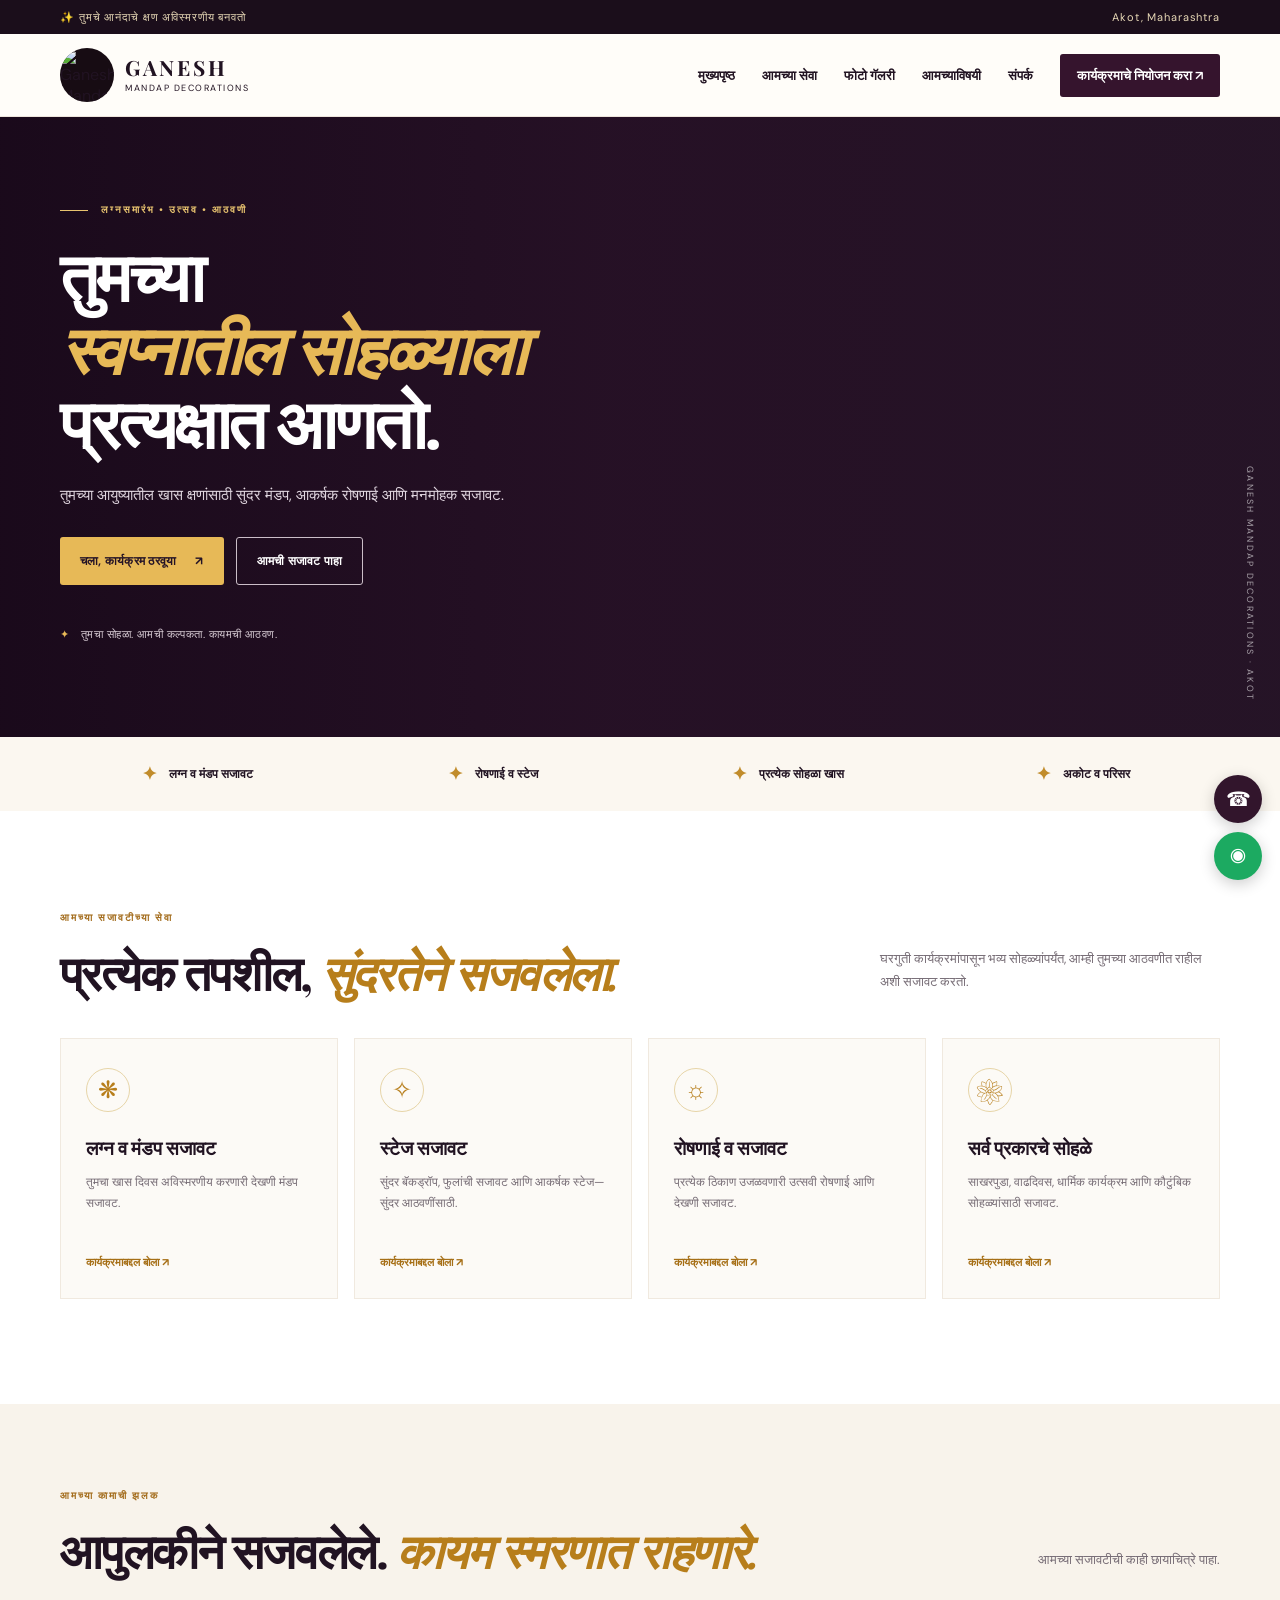
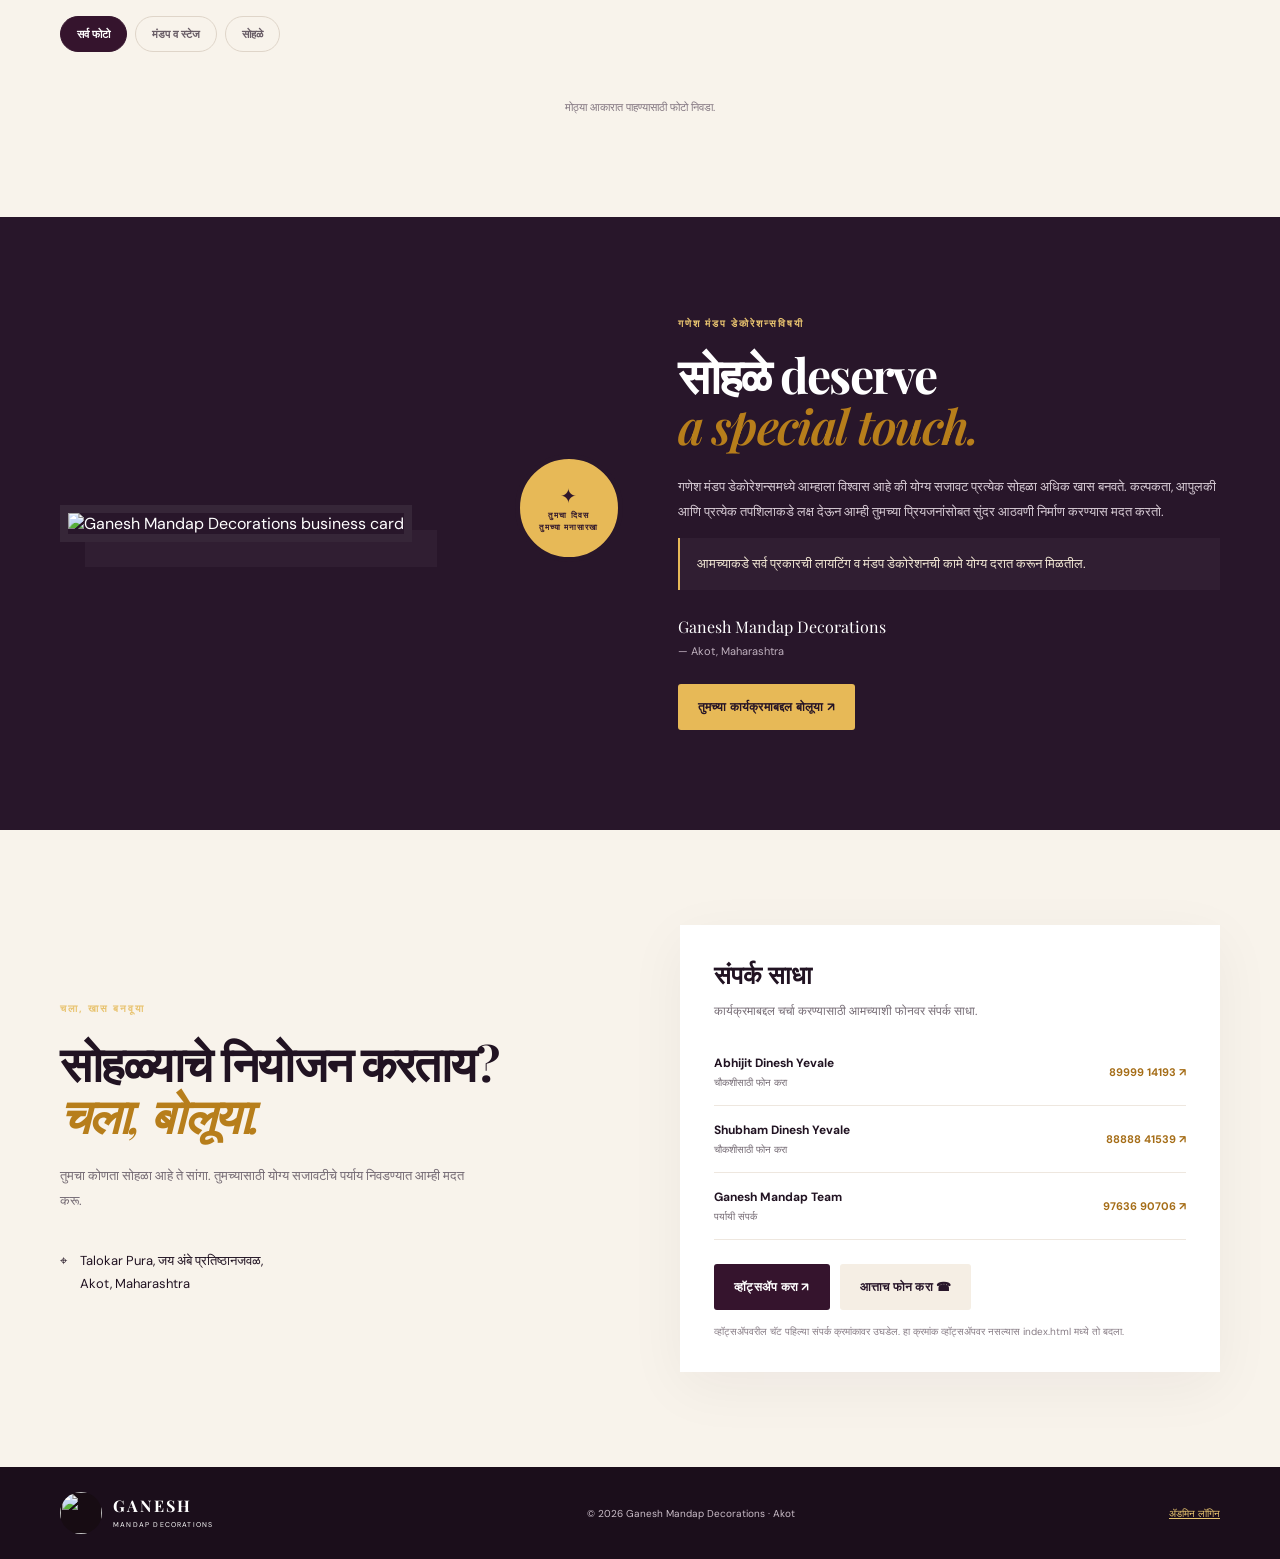
==== index.html @ 259def04 "Add files via upload" ====
<!doctype html>
<html lang="mr">
<head>
<meta charset="utf-8"><meta name="viewport" content="width=device-width,initial-scale=1">
<meta name="theme-color" content="#180c18">
<meta name="description" content="Ganesh Mandap Decorations, Akot — wedding, mandap, lighting and event decoration services.">
<title>गणेश मंडप डेकोरेशन्स | अकोट</title>
<link rel="preconnect" href="https://fonts.googleapis.com">
<link href="https://fonts.googleapis.com/css2?family=DM+Sans:wght@400;500;600;700&family=Playfair+Display:wght@600;700;800&display=swap" rel="stylesheet">
<link rel="stylesheet" href="style.css">
</head>
<body>
<div class="topbar"><span>✨ तुमचे आनंदाचे क्षण अविस्मरणीय बनवतो</span><span>Akot, Maharashtra</span></div>
<header class="nav-wrap"><nav class="nav container">
<a class="brand" href="#home"><img src="assets/logo.jpg" alt="Ganesh Mandap logo"><span><b>GANESH</b><small>MANDAP DECORATIONS</small></span></a>
<button class="menu-toggle" aria-label="Open menu" id="menuToggle">☰</button>
<div class="navlinks" id="navLinks"><a href="#home">मुख्यपृष्ठ</a><a href="#services">आमच्या सेवा</a><a href="#gallery">फोटो गॅलरी</a><a href="#about">आमच्याविषयी</a><a href="#contact">संपर्क</a><a class="nav-cta" href="#contact">कार्यक्रमाचे नियोजन करा ↗</a></div>
</nav></header>
<main>
<section class="hero" id="home"><div class="hero-shade"></div><div class="hero-content container">
<div class="eyebrow"><span></span> लग्नसमारंभ • उत्सव • आठवणी</div>
<h1>तुमच्या<br><em>स्वप्नातील सोहळ्याला</em><br>प्रत्यक्षात आणतो.</h1>
<p>तुमच्या आयुष्यातील खास क्षणांसाठी सुंदर मंडप, आकर्षक रोषणाई आणि मनमोहक सजावट.</p>
<div class="hero-actions"><a class="btn btn-gold" href="#contact">चला, कार्यक्रम ठरवूया <span>↗</span></a><a class="btn btn-outline" href="#gallery">आमची सजावट पाहा</a></div>
<div class="hero-note"><span class="spark">✦</span> तुमचा सोहळा. आमची कल्पकता. कायमची आठवण.</div>
</div><div class="hero-side">GANESH MANDAP DECORATIONS · AKOT</div></section>
<section class="trust-strip"><div><strong>✦</strong><span>लग्न व मंडप सजावट</span></div><div><strong>✦</strong><span>रोषणाई व स्टेज</span></div><div><strong>✦</strong><span>प्रत्येक सोहळा खास</span></div><div><strong>✦</strong><span>अकोट व परिसर</span></div></section>
<section class="section container" id="services"><div class="section-head"><div><div class="eyebrow dark">आमच्या सजावटीच्या सेवा</div><h2>प्रत्येक तपशील, <em>सुंदरतेने सजवलेला.</em></h2></div><p>घरगुती कार्यक्रमांपासून भव्य सोहळ्यांपर्यंत, आम्ही तुमच्या आठवणीत राहील अशी सजावट करतो.</p></div>
<div class="service-grid">
<article class="service-card"><div class="service-icon">❋</div><h3>लग्न व मंडप सजावट</h3><p>तुमचा खास दिवस अविस्मरणीय करणारी देखणी मंडप सजावट.</p><a href="#contact">कार्यक्रमाबद्दल बोला ↗</a></article>
<article class="service-card"><div class="service-icon">✧</div><h3>स्टेज सजावट</h3><p>सुंदर बॅकड्रॉप, फुलांची सजावट आणि आकर्षक स्टेज—सुंदर आठवणींसाठी.</p><a href="#contact">कार्यक्रमाबद्दल बोला ↗</a></article>
<article class="service-card"><div class="service-icon">☼</div><h3>रोषणाई व सजावट</h3><p>प्रत्येक ठिकाण उजळवणारी उत्सवी रोषणाई आणि देखणी सजावट.</p><a href="#contact">कार्यक्रमाबद्दल बोला ↗</a></article>
<article class="service-card"><div class="service-icon">❀</div><h3>सर्व प्रकारचे सोहळे</h3><p>साखरपुडा, वाढदिवस, धार्मिक कार्यक्रम आणि कौटुंबिक सोहळ्यांसाठी सजावट.</p><a href="#contact">कार्यक्रमाबद्दल बोला ↗</a></article>
</div></section>
<section class="gallery-section" id="gallery"><div class="container"><div class="section-head"><div><div class="eyebrow dark">आमच्या कामाची झलक</div><h2>आपुलकीने सजवलेले. <em>कायम स्मरणात राहणारे.</em></h2></div><p>आमच्या सजावटीची काही छायाचित्रे पाहा.</p></div>
<div class="filter-row"><button class="filter active" data-filter="all">सर्व फोटो</button><button class="filter" data-filter="mandap">मंडप व स्टेज</button><button class="filter" data-filter="celebration">सोहळे</button></div>
<div class="gallery-grid" id="galleryGrid"></div><p class="gallery-hint">मोठ्या आकारात पाहण्यासाठी फोटो निवडा.</p>
</div></section>
<section class="about-section" id="about"><div class="container about-grid"><div class="about-visual"><img src="assets/card.jpg" alt="Ganesh Mandap Decorations business card"><div class="about-stamp">✦<br><small>तुमचा दिवस<br>तुमच्या मनासारखा</small></div></div><div class="about-copy"><div class="eyebrow">गणेश मंडप डेकोरेशन्सविषयी</div><h2>सोहळे deserve<br><em>a special touch.</em></h2><p>गणेश मंडप डेकोरेशन्समध्ये आम्हाला विश्वास आहे की योग्य सजावट प्रत्येक सोहळा अधिक खास बनवते. कल्पकता, आपुलकी आणि प्रत्येक तपशिलाकडे लक्ष देऊन आम्ही तुमच्या प्रियजनांसोबत सुंदर आठवणी निर्माण करण्यास मदत करतो.</p><p class="marathi">आमच्याकडे सर्व प्रकारची लायटिंग व मंडप डेकोरेशनची कामे योग्य दरात करून मिळतील.</p><div class="signature">Ganesh Mandap Decorations <span>— Akot, Maharashtra</span></div><a class="btn btn-gold" href="#contact">तुमच्या कार्यक्रमाबद्दल बोलूया ↗</a></div></div></section>
<section class="contact-section" id="contact"><div class="container contact-grid"><div><div class="eyebrow">चला, खास बनवूया</div><h2>सोहळ्याचे नियोजन करताय?<br><em>चला, बोलूया.</em></h2><p>तुमचा कोणता सोहळा आहे ते सांगा. तुमच्यासाठी योग्य सजावटीचे पर्याय निवडण्यात आम्ही मदत करू.</p><div class="contact-address">⌖ <span>Talokar Pura, जय अंबे प्रतिष्ठानजवळ,<br>Akot, Maharashtra</span></div></div>
<div class="contact-card"><h3>संपर्क साधा</h3><p>कार्यक्रमाबद्दल चर्चा करण्यासाठी आमच्याशी फोनवर संपर्क साधा.</p><a class="person" href="tel:8999914193"><span><b>Abhijit Dinesh Yevale</b><small>चौकशीसाठी फोन करा</small></span><strong>89999 14193 ↗</strong></a><a class="person" href="tel:8888841539"><span><b>Shubham Dinesh Yevale</b><small>चौकशीसाठी फोन करा</small></span><strong>88888 41539 ↗</strong></a><a class="person" href="tel:9763690706"><span><b>Ganesh Mandap Team</b><small>पर्यायी संपर्क</small></span><strong>97636 90706 ↗</strong></a><div class="contact-buttons"><a class="btn btn-dark" href="https://wa.me/919999914193?text=Hello%20Ganesh%20Mandap%20Decorations%2C%20I%20would%20like%20to%20enquire%20about%20an%20event." target="_blank" rel="noopener">व्हॉट्सॲप करा ↗</a><a class="btn btn-light" href="tel:8999914193">आत्ताच फोन करा ☎</a></div><small class="note">व्हॉट्सॲपवरील चॅट पहिल्या संपर्क क्रमांकावर उघडेल. हा क्रमांक व्हॉट्सॲपवर नसल्यास index.html मध्ये तो बदला.</small></div></div></section>
</main>
<footer><div class="container footer-row"><a class="brand footer-brand" href="#home"><img src="assets/logo.jpg" alt=""><span><b>GANESH</b><small>MANDAP DECORATIONS</small></span></a><span>© <span id="year"></span> Ganesh Mandap Decorations · Akot</span><a href="admin.html">ॲडमिन लॉगिन</a></div></footer>
<div class="floating-actions"><a class="float-call" href="tel:8999914193" aria-label="Call">☎</a><a class="float-wa" href="https://wa.me/919999914193?text=Hello%20Ganesh%20Mandap%20Decorations" target="_blank" rel="noopener" aria-label="WhatsApp">◉</a></div>
<div class="lightbox" id="lightbox" aria-hidden="true"><button id="closeLightbox" aria-label="Close">×</button><img id="lightboxImage" alt="Decoration photo"><p id="lightboxCaption"></p></div>
<script src="script.js"></script>
</body></html>
---- style.css ----
*{box-sizing:border-box} :root{--ink:#211322;--plum:#35142d;--gold:#e7b957;--cream:#fbf7f0;--muted:#756b74}html{scroll-behavior:smooth;scroll-padding-top:90px}body{margin:0;font-family:'DM Sans',sans-serif;color:var(--ink);background:#fff}a{color:inherit;text-decoration:none}.container{width:min(1160px,calc(100% - 44px));margin:auto}.topbar{height:34px;padding:0 max(22px,calc((100% - 1160px)/2));display:flex;justify-content:space-between;align-items:center;background:#1b0e1b;color:#e7d8b6;font-size:11px;letter-spacing:.08em}.nav-wrap{position:sticky;top:0;z-index:20;background:#fffdf9ee;backdrop-filter:blur(14px);border-bottom:1px solid #eee5dc}.nav{height:82px;display:flex;align-items:center;justify-content:space-between}.brand{display:flex;align-items:center;gap:11px}.brand img{width:54px;height:54px;object-fit:contain;border-radius:50%;background:#170c13}.brand span{display:flex;flex-direction:column;line-height:1.05}.brand b{font-family:'Playfair Display',serif;font-size:21px;letter-spacing:.13em}.brand small{font-size:9px;letter-spacing:.17em;margin-top:6px}.navlinks{display:flex;align-items:center;gap:27px;font-size:13px;font-weight:600}.navlinks>a:not(.nav-cta):hover{color:#b77e1b}.nav-cta{background:var(--plum);color:#fff;padding:13px 17px;border-radius:3px}.menu-toggle{display:none;background:none;border:0;font-size:25px}.hero{min-height:620px;position:relative;display:flex;align-items:center;color:white;background:#28162a url('assets/IMG-20251110-WA0031.jpg') center 44%/cover no-repeat;isolation:isolate}.hero-shade{position:absolute;inset:0;background:linear-gradient(90deg,rgba(25,9,26,.94) 0%,rgba(37,15,36,.79) 48%,rgba(28,12,26,.22) 100%);z-index:-1}.hero-content{padding-top:65px;padding-bottom:75px}.eyebrow{font-size:10px;font-weight:700;letter-spacing:.2em;color:#e8c36f;margin-bottom:22px}.eyebrow span{display:inline-block;width:28px;height:1px;background:currentColor;vertical-align:middle;margin-right:9px}.hero h1,h2{font-family:'Playfair Display',serif;font-size:clamp(43px,5.3vw,70px);line-height:1.08;letter-spacing:-.035em;margin:0}.hero h1 em,h2 em{font-weight:600;color:var(--gold)}.hero p{max-width:470px;color:#e0d6df;line-height:1.8;font-size:15px;margin:24px 0 28px}.hero-actions{display:flex;gap:12px;flex-wrap:wrap}.btn{display:inline-flex;align-items:center;justify-content:center;gap:19px;padding:15px 20px;font-size:12px;font-weight:700;letter-spacing:.02em;border-radius:3px;transition:transform .2s,background .2s}.btn:hover{transform:translateY(-2px)}.btn-gold{background:var(--gold);color:#241326}.btn-outline{border:1px solid #cbbec8;color:#fff}.hero-note{margin-top:42px;color:#d7cbd4;font-size:11px;letter-spacing:.04em}.spark{color:var(--gold);margin-right:8px}.hero-side{position:absolute;right:24px;bottom:36px;writing-mode:vertical-rl;letter-spacing:.25em;font-size:9px;color:#fff9}.trust-strip{display:grid;grid-template-columns:repeat(4,1fr);background:var(--cream);padding:25px max(22px,calc((100% - 1160px)/2));gap:20px}.trust-strip div{display:flex;align-items:center;justify-content:center;gap:12px;font-size:12px;font-weight:600}.trust-strip strong{font-size:18px;color:#c18c2b}.section{padding-top:100px;padding-bottom:105px}.section-head{display:flex;justify-content:space-between;align-items:end;gap:35px;margin-bottom:40px}.section-head h2,.about-copy h2,.contact-section h2{font-size:clamp(34px,4vw,48px)}.section-head h2 em,.about-copy h2 em{color:#b77e1b}.section-head>p{max-width:340px;font-size:13px;color:var(--muted);line-height:1.8;margin:0 0 4px}.dark{color:#a36c1c}.service-grid{display:grid;grid-template-columns:repeat(4,1fr);gap:16px}.service-card{padding:29px 25px 27px;background:#fcfaf6;border:1px solid #f0e9df;min-height:235px;transition:.25s}.service-card:hover{transform:translateY(-5px);box-shadow:0 15px 35px #2711260d;border-color:#dfc58b}.service-icon{height:44px;width:44px;border:1px solid #e7d5a8;border-radius:50%;display:grid;place-items:center;color:#b77e1b;font-size:24px}.service-card h3{font-family:'Playfair Display',serif;font-size:19px;margin:22px 0 10px}.service-card p{font-size:12px;line-height:1.8;color:var(--muted);min-height:66px}.service-card>a{font-size:11px;font-weight:700;color:#a66f16}.gallery-section{background:#f8f3eb;padding:85px 0 92px}.filter-row{display:flex;gap:8px;margin-bottom:25px;flex-wrap:wrap}.filter{padding:10px 16px;background:transparent;border:1px solid #dfd5c9;color:#695d66;border-radius:30px;font:600 11px 'DM Sans';cursor:pointer}.filter.active,.filter:hover{background:var(--plum);color:#fff;border-color:var(--plum)}.gallery-grid{display:grid;grid-template-columns:repeat(4,1fr);grid-auto-rows:220px;gap:13px}.gallery-item{position:relative;overflow:hidden;background:#ddd;cursor:pointer;border-radius:3px}.gallery-item:nth-child(5n+1){grid-row:span 2}.gallery-item img{width:100%;height:100%;object-fit:cover;display:block;transition:transform .5s}.gallery-item:hover img{transform:scale(1.06)}.gallery-item:after{content:'View photo ↗';position:absolute;bottom:0;left:0;right:0;padding:35px 14px 14px;color:white;font-size:11px;font-weight:600;background:linear-gradient(transparent,#150b18c9);opacity:0;transition:.2s}.gallery-item:hover:after{opacity:1}.gallery-hint{text-align:center;color:#827680;font-size:11px;margin-top:23px}.about-section{background:#28162a;color:white;padding:100px 0}.about-grid{display:grid;grid-template-columns:1fr 1fr;align-items:center;gap:75px}.about-visual{position:relative}.about-visual>img{width:100%;max-height:420px;object-fit:cover;border:8px solid #fff1;box-shadow:25px 25px 0 #ffffff09}.about-stamp{position:absolute;right:-20px;bottom:-20px;width:108px;height:108px;border-radius:50%;background:var(--gold);color:#30172c;display:grid;align-content:center;justify-items:center;font-size:20px;border:5px solid #28162a}.about-stamp small{font-size:8px;text-align:center;line-height:1.5;letter-spacing:.13em;font-weight:700}.about-copy .eyebrow{margin-bottom:19px}.about-copy h2{margin-bottom:23px}.about-copy p{font-size:13px;line-height:1.9;color:#d7cbd5}.about-copy .marathi{padding:14px 17px;border-left:2px solid var(--gold);background:#ffffff09;color:#f2e8d5}.signature{font-family:'Playfair Display',serif;font-size:16px;margin:26px 0}.signature span{display:block;font:11px 'DM Sans';color:#bfb0be;margin-top:7px}.contact-section{background:#f8f3eb;padding:95px 0}.contact-grid{display:grid;grid-template-columns:1fr 1fr;gap:80px;align-items:center}.contact-section h2 em{color:#b77e1b}.contact-grid>div:first-child>p{font-size:13px;line-height:1.9;color:var(--muted);max-width:410px;margin:23px 0}.contact-address{display:flex;gap:13px;align-items:flex-start;margin-top:35px;font-size:13px;line-height:1.8}.contact-address:first-letter{color:#b77e1b}.contact-card{background:white;padding:32px 34px;box-shadow:0 15px 55px #2613260d}.contact-card h3{font:700 25px 'Playfair Display';margin:0 0 7px}.contact-card>p{font-size:12px;color:var(--muted);margin-bottom:20px}.person{display:flex;justify-content:space-between;align-items:center;gap:12px;padding:16px 0;border-bottom:1px solid #eee7df}.person span{display:flex;flex-direction:column;gap:5px}.person b{font-size:12px}.person small{font-size:10px;color:var(--muted)}.person strong{font-size:11px;color:#a56d17;white-space:nowrap}.contact-buttons{display:flex;gap:10px;margin-top:24px}.btn-dark{background:var(--plum);color:white}.btn-light{background:#f5eee4;color:#28162a}.note{display:block;margin-top:14px;color:#887d86;font-size:10px;line-height:1.6}footer{background:#1b0e1b;color:#cbbec9;padding:25px 0}.footer-row{display:flex;align-items:center;justify-content:space-between;gap:20px;font-size:10px}.footer-brand{color:#fff}.footer-brand img{width:42px;height:42px}.footer-brand b{font-size:16px}.footer-brand small{font-size:7px}.footer-row>a:last-child{text-decoration:underline;color:#e7c46f}.floating-actions{position:fixed;right:18px;bottom:20px;z-index:15;display:flex;flex-direction:column;gap:9px}.floating-actions a{width:48px;height:48px;border-radius:50%;display:grid;place-items:center;color:#fff;font-size:20px;box-shadow:0 4px 15px #0003}.float-call{background:#32152c}.float-wa{background:#1caa61}.lightbox{position:fixed;inset:0;background:#100911f2;z-index:50;display:none;align-items:center;justify-content:center;flex-direction:column;padding:35px}.lightbox.open{display:flex}.lightbox img{max-width:min(100%,1000px);max-height:78vh;object-fit:contain}.lightbox p{color:white;font-size:12px}.lightbox button{position:absolute;right:25px;top:10px;background:none;border:0;color:white;font-size:42px;cursor:pointer}@media(max-width:900px){.navlinks{gap:14px}.navlinks>a{font-size:11px}.service-grid{grid-template-columns:repeat(2,1fr)}.about-grid,.contact-grid{gap:40px}.gallery-grid{grid-template-columns:repeat(3,1fr);grid-auto-rows:190px}}@media(max-width:680px){.container{width:calc(100% - 34px)}.topbar{font-size:9px;padding:0 17px}.nav{height:72px}.brand img{width:46px;height:46px}.brand b{font-size:18px}.menu-toggle{display:block;color:var(--plum)}.navlinks{display:none;position:absolute;top:72px;left:0;right:0;background:#fffdf9;padding:18px 22px 24px;box-shadow:0 15px 20px #0001;flex-direction:column;align-items:stretch;gap:18px}.navlinks.show{display:flex}.navlinks>a{font-size:13px}.nav-cta{text-align:center}.hero{min-height:580px;background-position:57% center}.hero-shade{background:linear-gradient(90deg,#1b0d1deF,#26132ce0 65%,#28152b99)}.hero-content{padding-top:60px;padding-bottom:60px}.hero h1{font-size:48px}.hero p{font-size:13px}.hero-side{display:none}.trust-strip{grid-template-columns:repeat(2,1fr);padding:22px 16px;gap:18px}.trust-strip div{justify-content:flex-start;font-size:10px}.section{padding-top:70px;padding-bottom:70px}.section-head{display:block;margin-bottom:27px}.section-head>p{margin-top:17px}.service-grid{gap:10px}.service-card{padding:22px 17px;min-height:240px}.service-card h3{font-size:17px}.service-card p{font-size:11px}.gallery-section{padding:70px 0}.gallery-grid{grid-template-columns:repeat(2,1fr);grid-auto-rows:175px;gap:8px}.gallery-item:nth-child(5n+1){grid-row:span 1}.gallery-item:nth-child(7n+2){grid-row:span 2}.about-section,.contact-section{padding:70px 0}.about-grid,.contact-grid{grid-template-columns:1fr;gap:40px}.about-visual{margin-right:15px}.about-visual>img{max-height:330px}.about-stamp{width:90px;height:90px;right:-12px}.contact-card{padding:25px 20px}.person{align-items:flex-start}.person strong{font-size:10px}.contact-buttons{flex-wrap:wrap}.footer-row{flex-wrap:wrap}.footer-row>span{order:3;width:100%}}
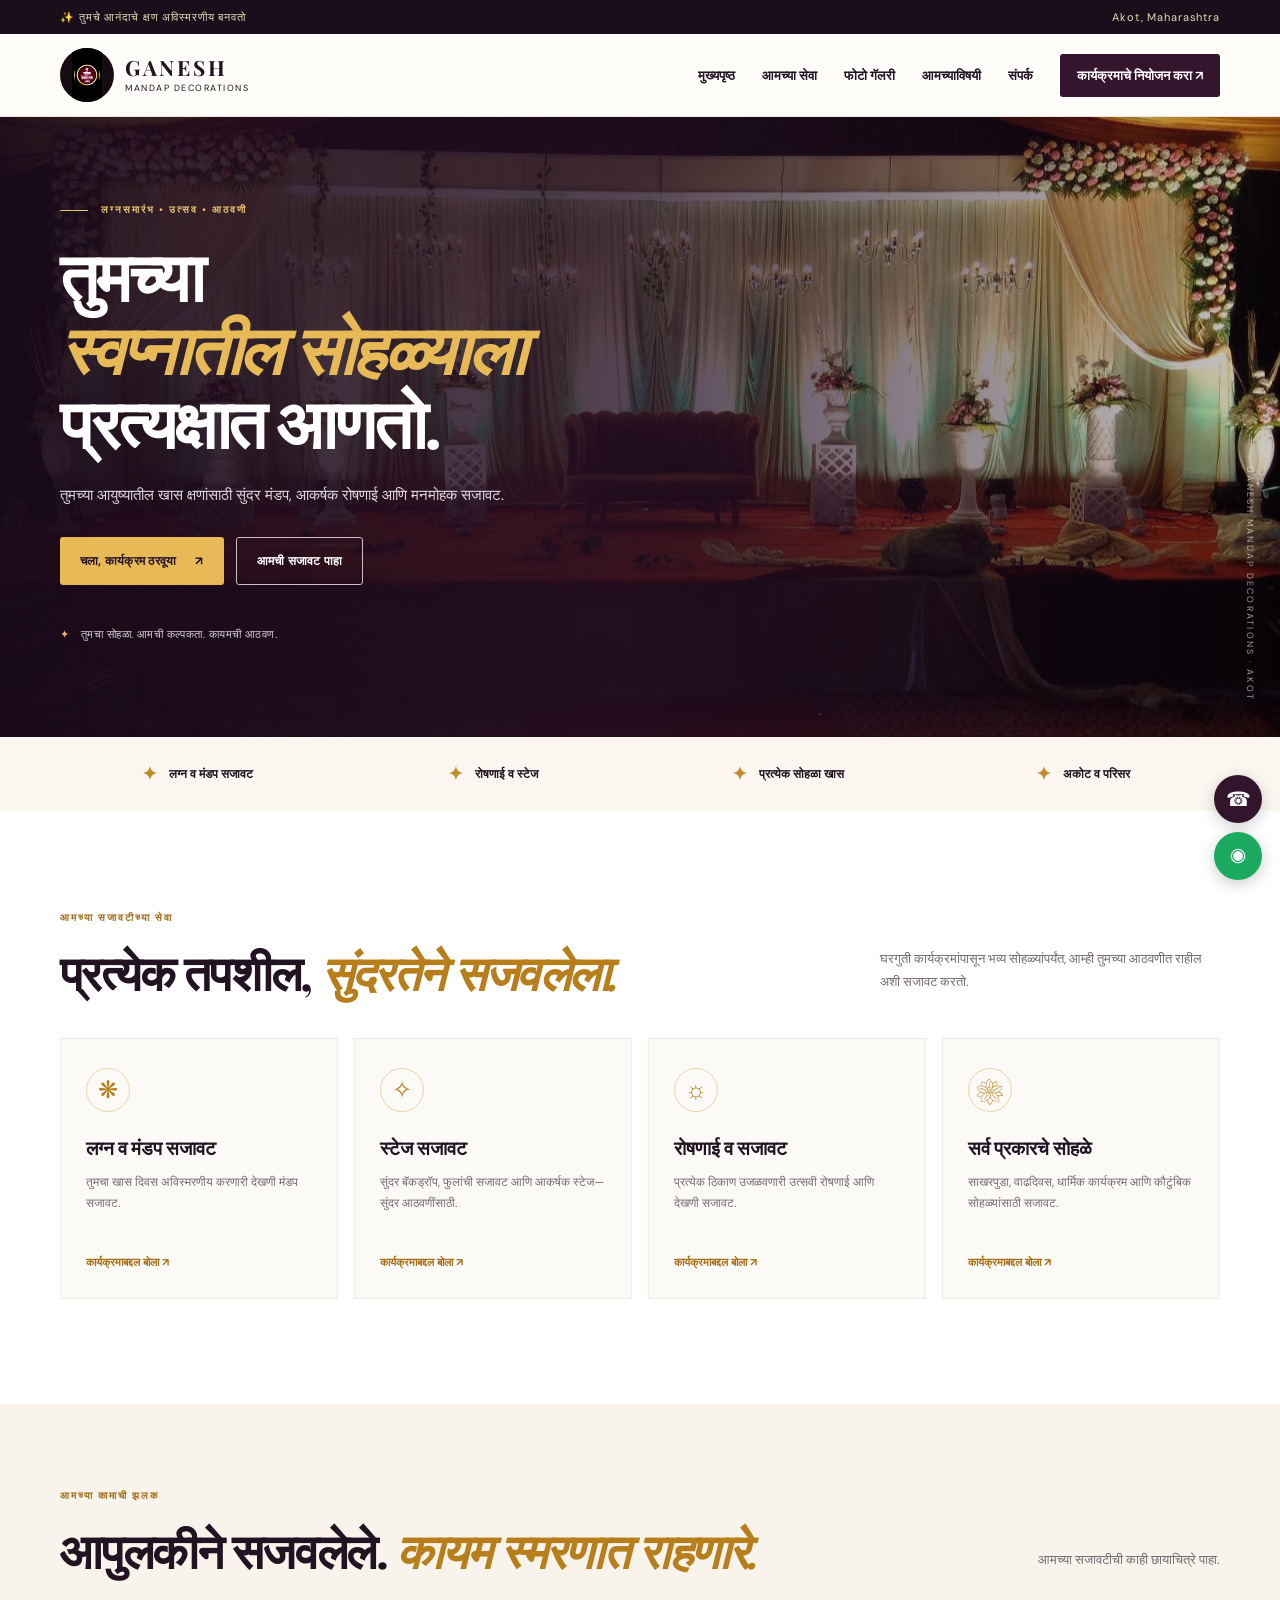
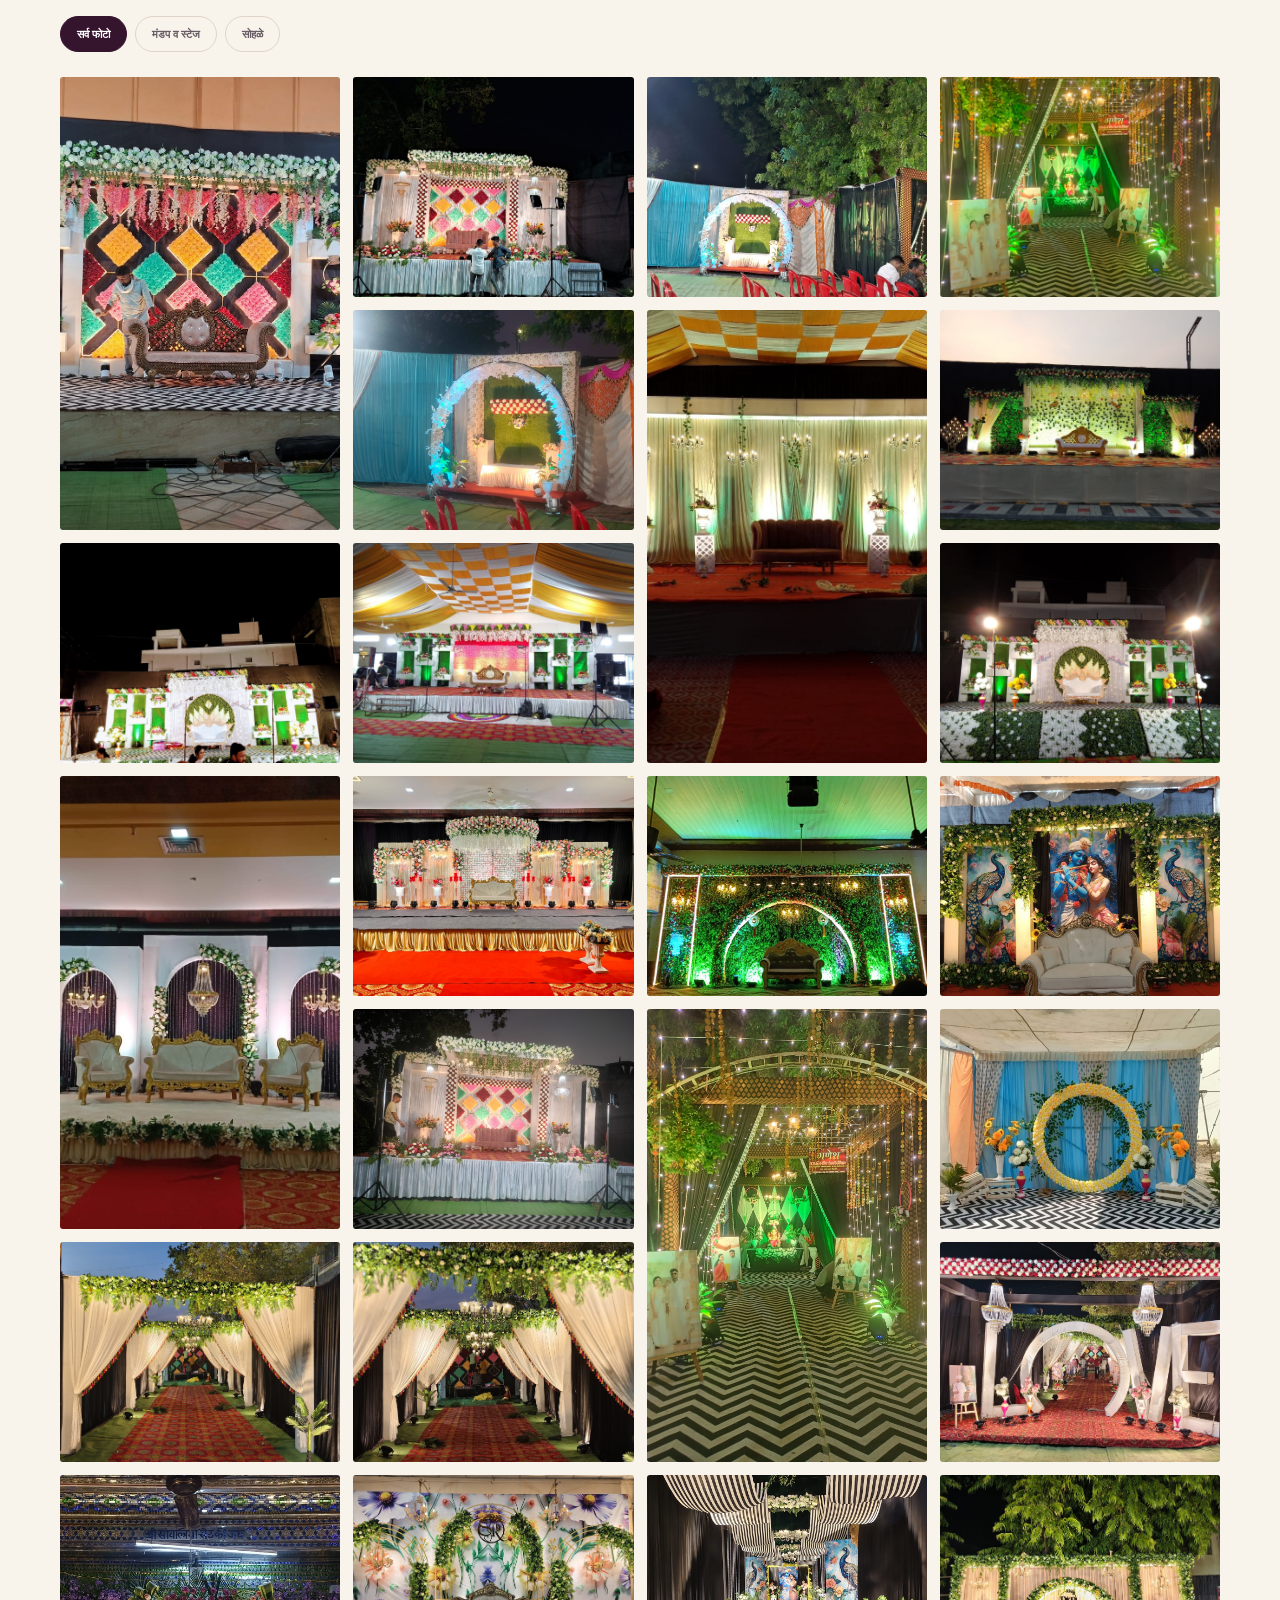
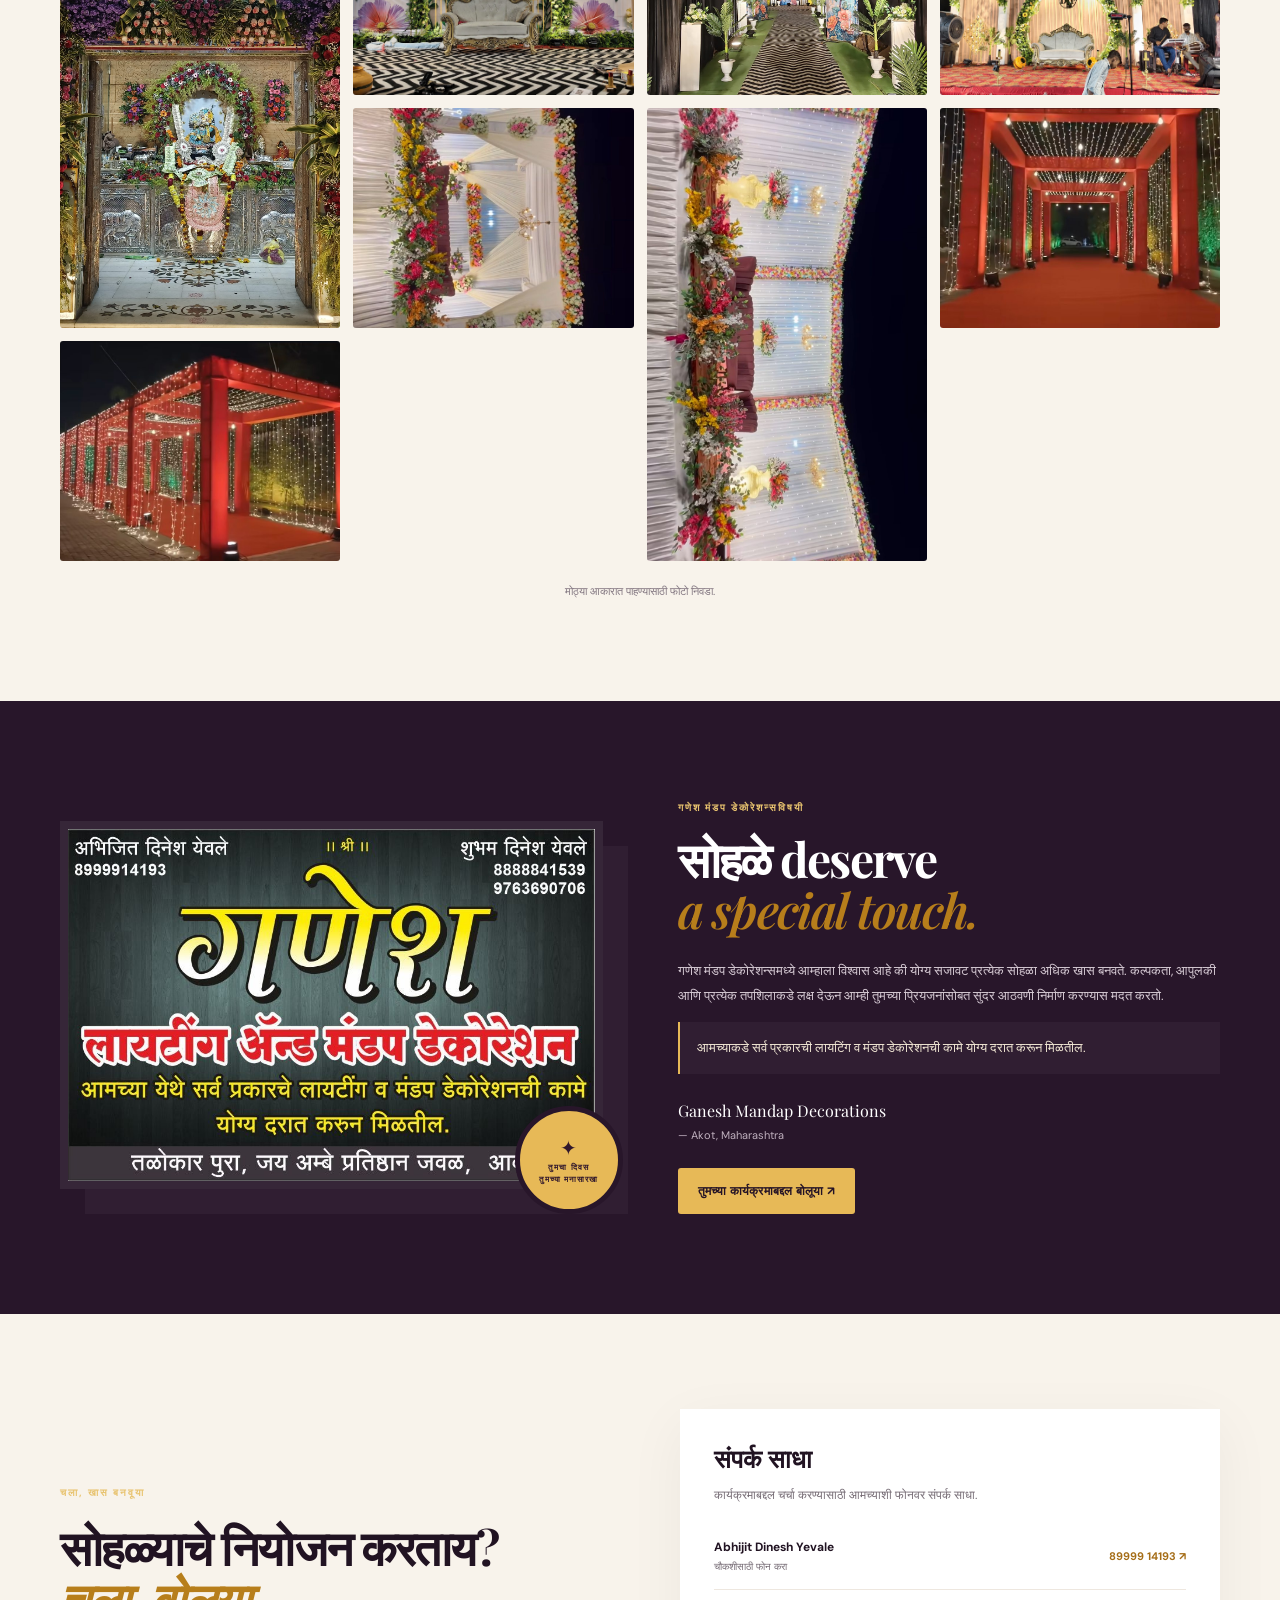
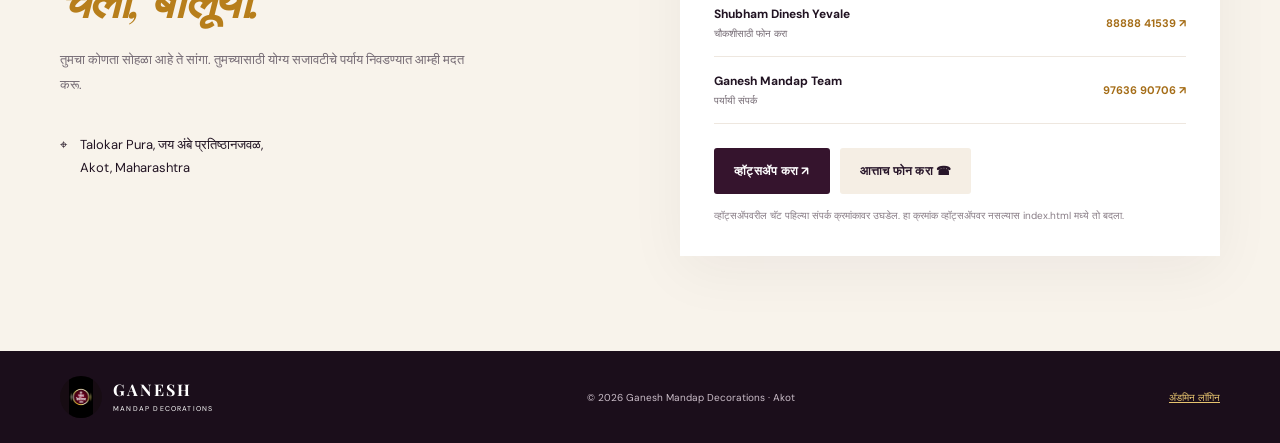
==== commit e8d8c478: "Update index.html" ====
--- a/index.html
+++ b/index.html
@@ -41,7 +41,7 @@
 <div class="contact-card"><h3>संपर्क साधा</h3><p>कार्यक्रमाबद्दल चर्चा करण्यासाठी आमच्याशी फोनवर संपर्क साधा.</p><a class="person" href="tel:8999914193"><span><b>Abhijit Dinesh Yevale</b><small>चौकशीसाठी फोन करा</small></span><strong>89999 14193 ↗</strong></a><a class="person" href="tel:8888841539"><span><b>Shubham Dinesh Yevale</b><small>चौकशीसाठी फोन करा</small></span><strong>88888 41539 ↗</strong></a><a class="person" href="tel:9763690706"><span><b>Ganesh Mandap Team</b><small>पर्यायी संपर्क</small></span><strong>97636 90706 ↗</strong></a><div class="contact-buttons"><a class="btn btn-dark" href="https://wa.me/919999914193?text=Hello%20Ganesh%20Mandap%20Decorations%2C%20I%20would%20like%20to%20enquire%20about%20an%20event." target="_blank" rel="noopener">व्हॉट्सॲप करा ↗</a><a class="btn btn-light" href="tel:8999914193">आत्ताच फोन करा ☎</a></div><small class="note">व्हॉट्सॲपवरील चॅट पहिल्या संपर्क क्रमांकावर उघडेल. हा क्रमांक व्हॉट्सॲपवर नसल्यास index.html मध्ये तो बदला.</small></div></div></section>
 </main>
 <footer><div class="container footer-row"><a class="brand footer-brand" href="#home"><img src="assets/logo.jpg" alt=""><span><b>GANESH</b><small>MANDAP DECORATIONS</small></span></a><span>© <span id="year"></span> Ganesh Mandap Decorations · Akot</span><a href="admin.html">ॲडमिन लॉगिन</a></div></footer>
-<div class="floating-actions"><a class="float-call" href="tel:8999914193" aria-label="Call">☎</a><a class="float-wa" href="https://wa.me/919999914193?text=Hello%20Ganesh%20Mandap%20Decorations" target="_blank" rel="noopener" aria-label="WhatsApp">◉</a></div>
+<div class="floating-actions"><a class="float-call" href="tel:8999914193" aria-label="Call">☎</a><a class="float-wa" href="https://wa.me/918999914193?text=Hello%20Ganesh%20Mandap%20Decorations" target="_blank" rel="noopener" aria-label="WhatsApp">◉</a></div>
 <div class="lightbox" id="lightbox" aria-hidden="true"><button id="closeLightbox" aria-label="Close">×</button><img id="lightboxImage" alt="Decoration photo"><p id="lightboxCaption"></p></div>
 <script src="script.js"></script>
-</body></html>+</body></html>
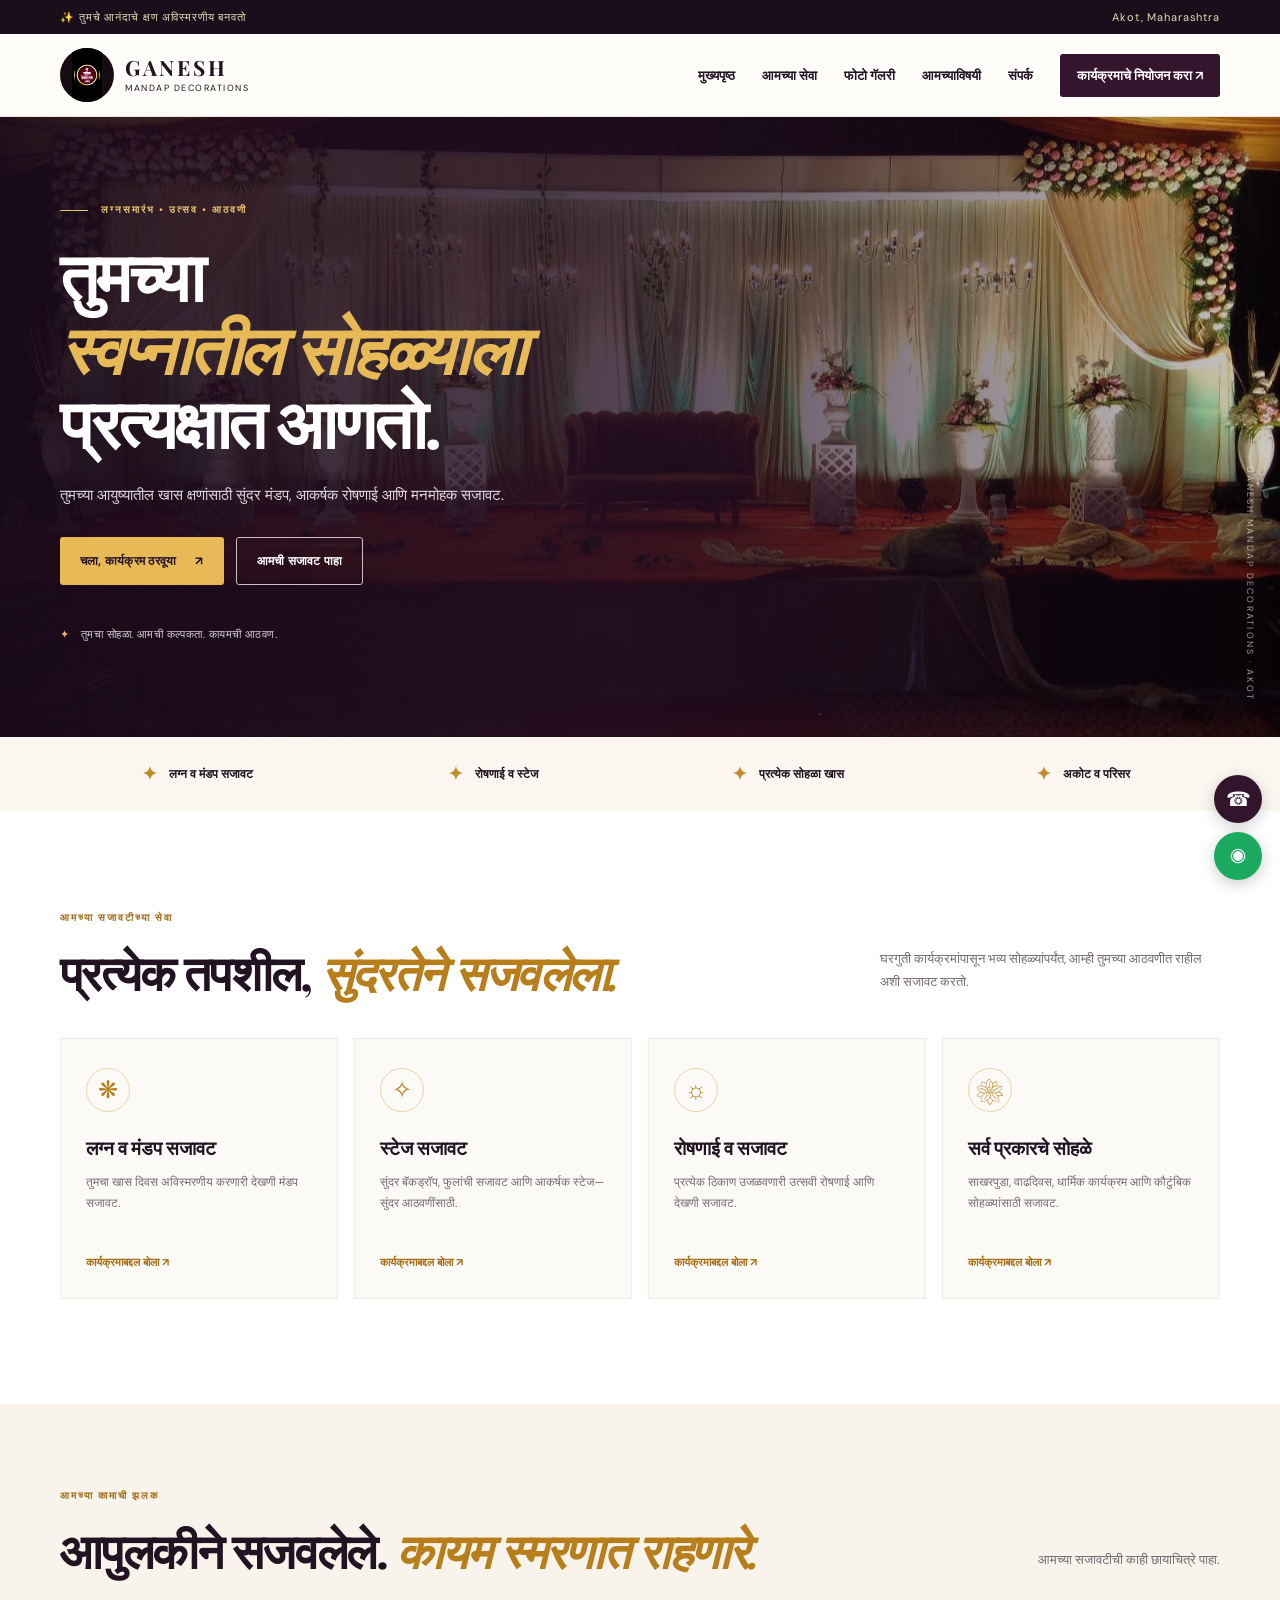
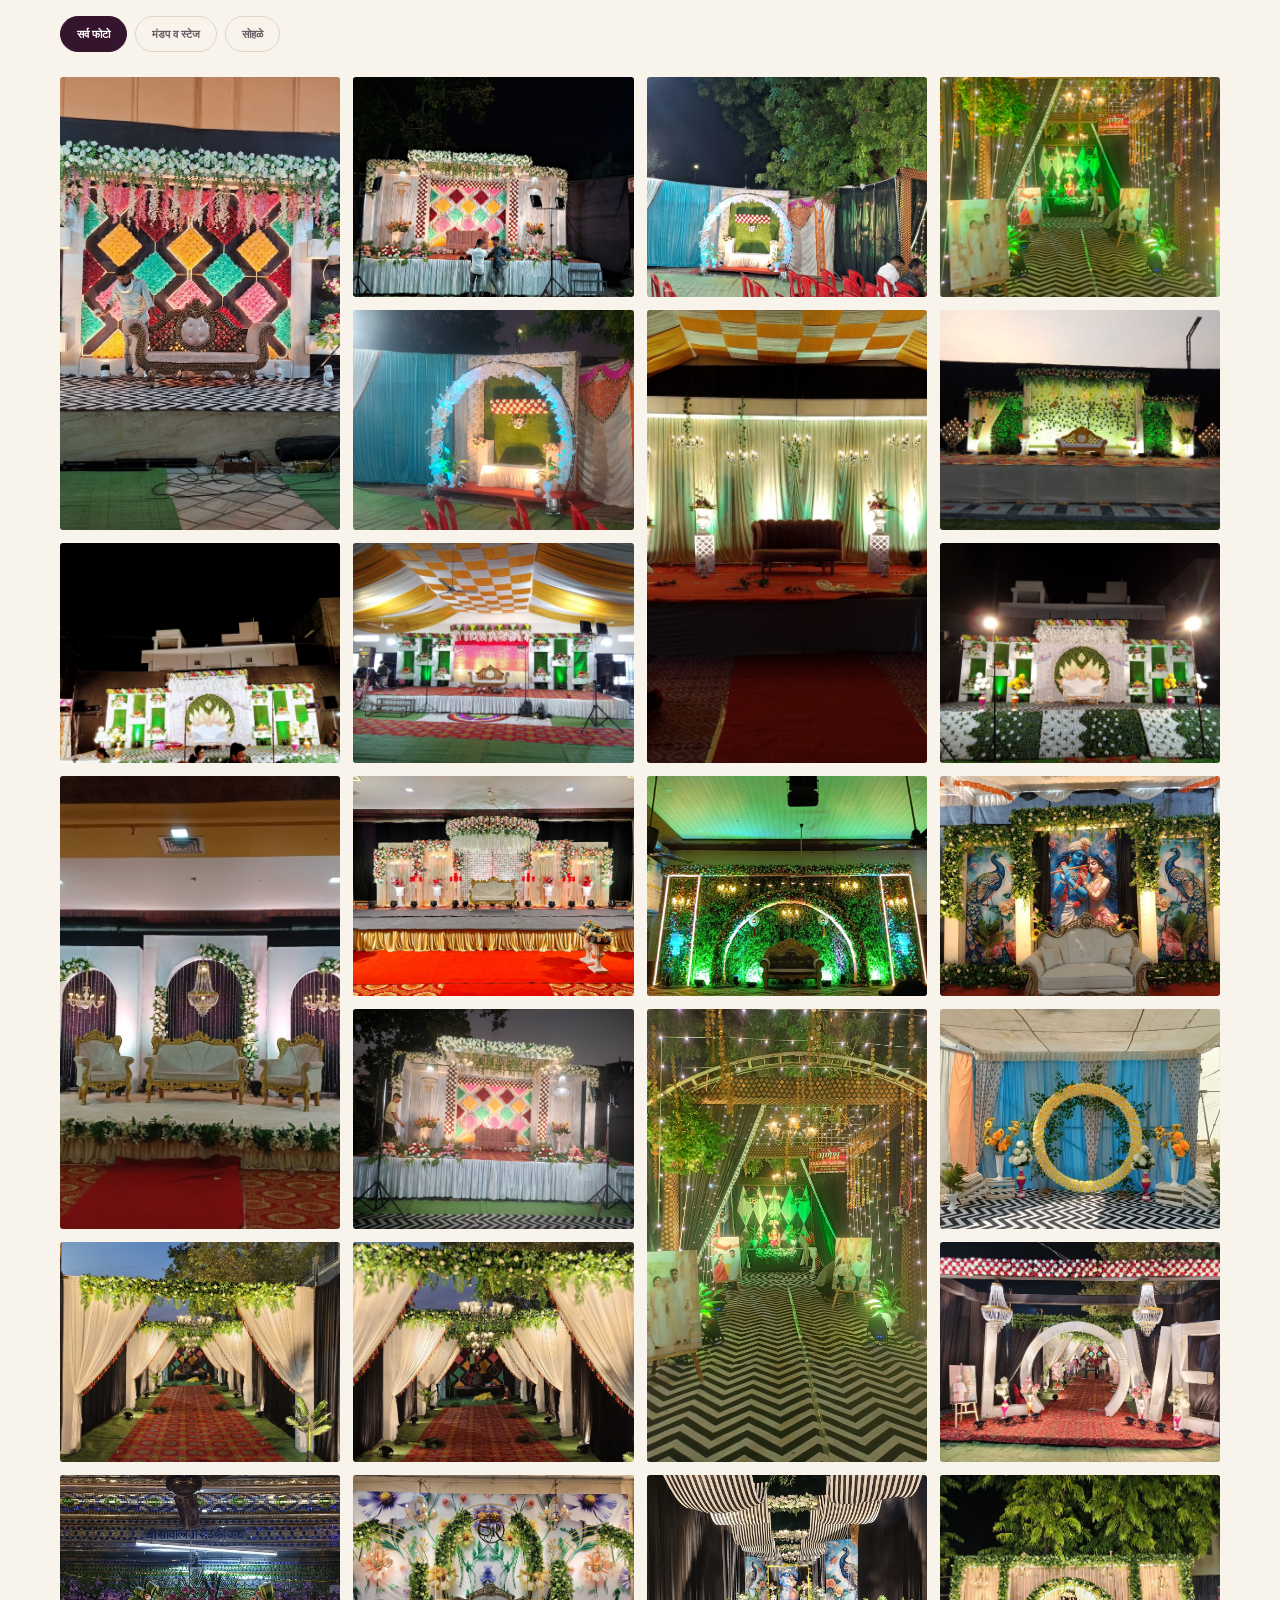
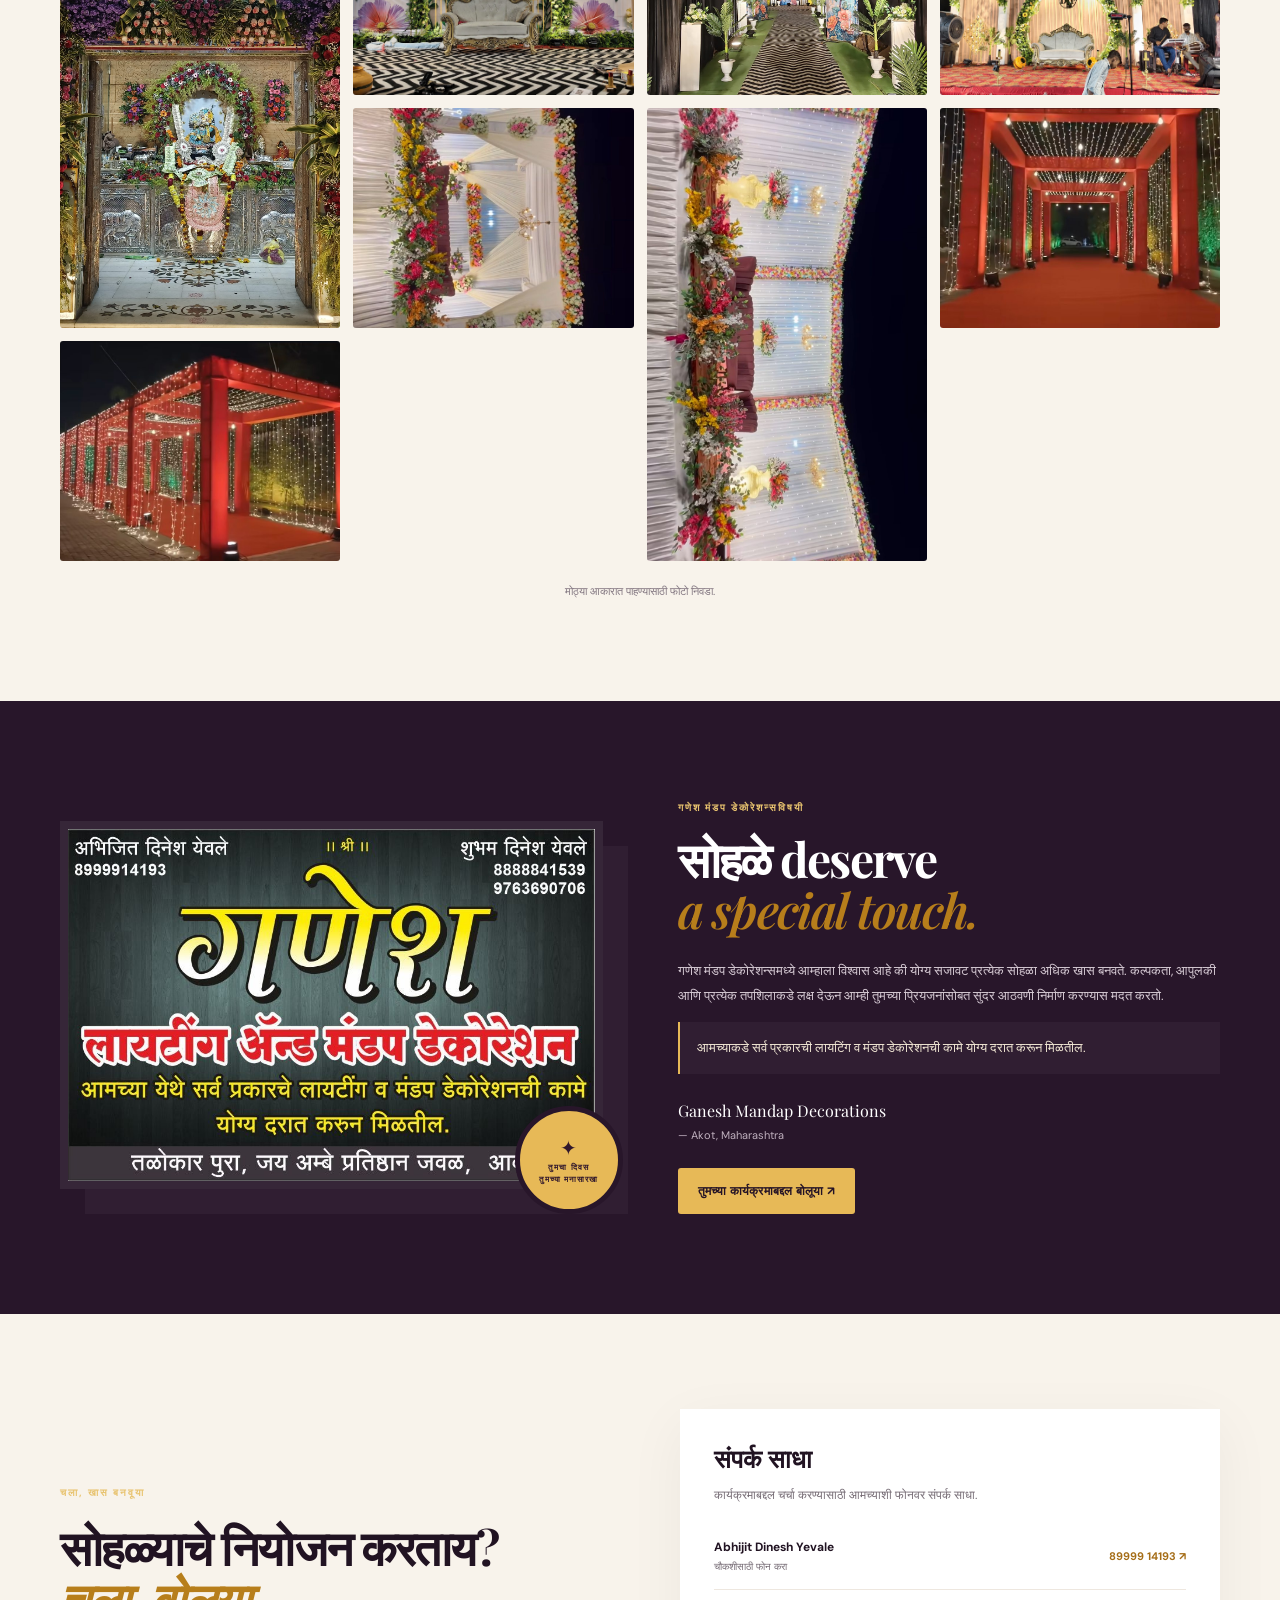
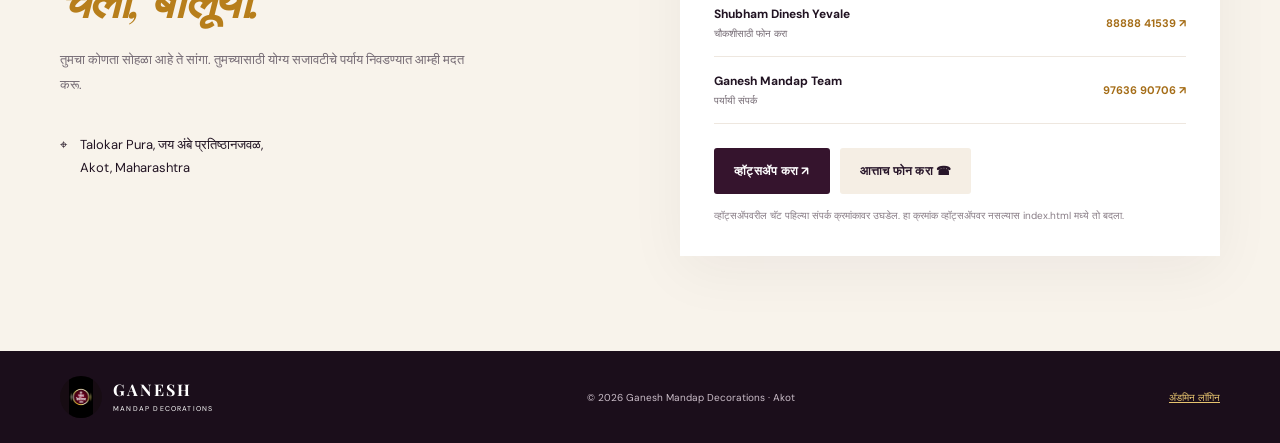
==== commit 94b73619: "Update index.html" ====
--- a/index.html
+++ b/index.html
@@ -41,7 +41,7 @@
 <div class="contact-card"><h3>संपर्क साधा</h3><p>कार्यक्रमाबद्दल चर्चा करण्यासाठी आमच्याशी फोनवर संपर्क साधा.</p><a class="person" href="tel:8999914193"><span><b>Abhijit Dinesh Yevale</b><small>चौकशीसाठी फोन करा</small></span><strong>89999 14193 ↗</strong></a><a class="person" href="tel:8888841539"><span><b>Shubham Dinesh Yevale</b><small>चौकशीसाठी फोन करा</small></span><strong>88888 41539 ↗</strong></a><a class="person" href="tel:9763690706"><span><b>Ganesh Mandap Team</b><small>पर्यायी संपर्क</small></span><strong>97636 90706 ↗</strong></a><div class="contact-buttons"><a class="btn btn-dark" href="https://wa.me/919999914193?text=Hello%20Ganesh%20Mandap%20Decorations%2C%20I%20would%20like%20to%20enquire%20about%20an%20event." target="_blank" rel="noopener">व्हॉट्सॲप करा ↗</a><a class="btn btn-light" href="tel:8999914193">आत्ताच फोन करा ☎</a></div><small class="note">व्हॉट्सॲपवरील चॅट पहिल्या संपर्क क्रमांकावर उघडेल. हा क्रमांक व्हॉट्सॲपवर नसल्यास index.html मध्ये तो बदला.</small></div></div></section>
 </main>
 <footer><div class="container footer-row"><a class="brand footer-brand" href="#home"><img src="assets/logo.jpg" alt=""><span><b>GANESH</b><small>MANDAP DECORATIONS</small></span></a><span>© <span id="year"></span> Ganesh Mandap Decorations · Akot</span><a href="admin.html">ॲडमिन लॉगिन</a></div></footer>
-<div class="floating-actions"><a class="float-call" href="tel:8999914193" aria-label="Call">☎</a><a class="float-wa" href="https://wa.me/918999914193?text=Hello%20Ganesh%20Mandap%20Decorations" target="_blank" rel="noopener" aria-label="WhatsApp">◉</a></div>
+<div class="floating-actions"><a class="float-call" href="tel:8999914193" aria-label="Call">☎</a><a class="float-wa" href="https://wa.me/919999914193?text=Hello%20Ganesh%20Mandap%20Decorations" target="_blank" rel="noopener" aria-label="WhatsApp">◉</a></div>
 <div class="lightbox" id="lightbox" aria-hidden="true"><button id="closeLightbox" aria-label="Close">×</button><img id="lightboxImage" alt="Decoration photo"><p id="lightboxCaption"></p></div>
 <script src="script.js"></script>
 </body></html>
